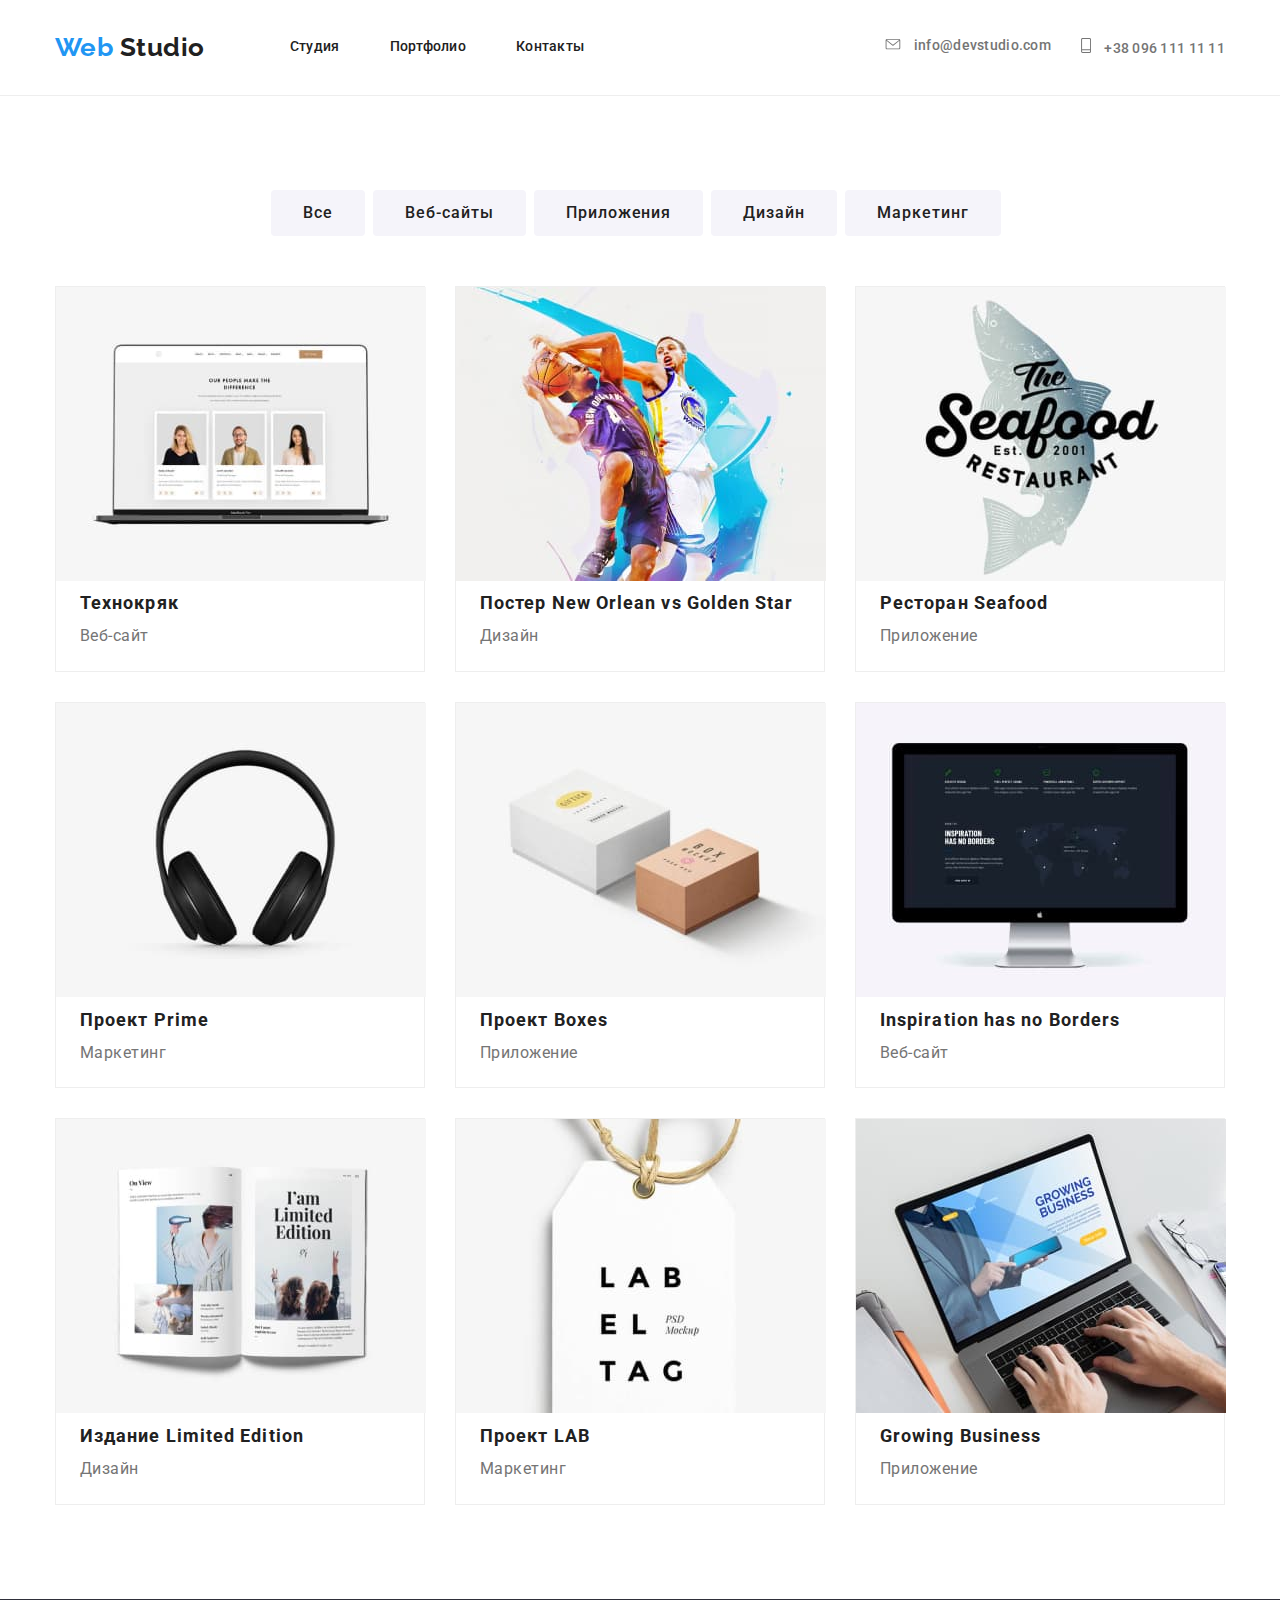
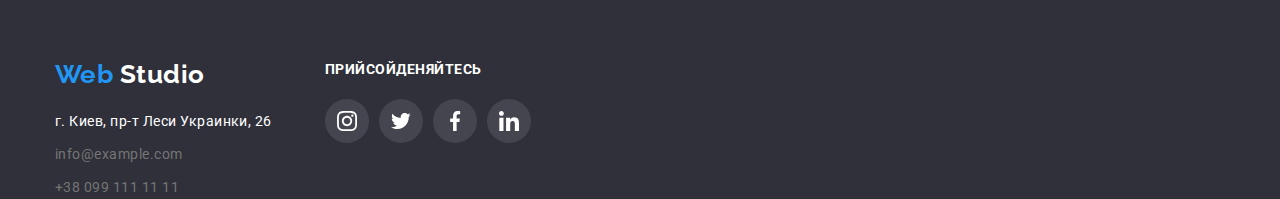
==== portfolio.html @ 345db69c "добавляет файлы четвертой домашки" ====
<!DOCTYPE html>
<html lang="ru">
	<head>
		<meta charset="UTF-8" />
		<meta name="viewport" content="width=device-width, initial-scale=1.0" />
		<link
			href="https://fonts.googleapis.com/css2?family=Raleway:wght@700&family=Roboto:wght@500;900&display=swap"
			rel="stylesheet"
		/>
		<link
			rel="stylesheet"
			href="https://cdnjs.cloudflare.com/ajax/libs/modern-normalize/0.7.0/modern-normalize.min.css"
		/>

		<link rel="stylesheet" href="./css/style.css" />

		<title>Web studio Portfolio</title>
	</head>

	<body>
		<!--основная навигация/шапка-->
		<header class="portfolio-border">
			<nav class="site-nav">
				<div class="conteiners">
					<a href="./index.html" class="logo">
						<span>Web</span>
						Studio
					</a>
					<ul class="list">
						<li class="item"><a href="./index.html" class="link">Студия</a></li>
						<li class="item"><a href="./portfolio.html" class="link">Портфолио</a></li>
						<li class="item"><a href="" class="link">Контакты</a></li>
					</ul>
					<ul class="list contacts">
						<li class="item-contact">
							<a href="mailto:info@devstudio.com" class="link contact">
								<svg width="16" height="11" class="contact-icon">
									<use href="./img-origin/symbol-defs-optimize.svg#icon-envelope"></use>
								</svg>
								info@devstudio.com
							</a>
						</li>
						<li class="item-contact">
							<a href="tel:+380961111111" class="link contact">
								<svg width="10" height="15" class="contact-icon">
									<use href="./img-origin/symbol-defs-optimize.svg#icon-phone"></use>
								</svg>
								+38 096 111 11 11
							</a>
						</li>
					</ul>
				</div>
			</nav>
		</header>
		<main>
			<section class="filters">
				<div class="conteiners">
					<h2 hidden>Раздел фильтров</h2>
					<ul class="list">
						<li class="item">
							<button type="button" class="button">Все</button>
						</li>
						<li class="item">
							<button type="button" class="button">Веб-сайты</button>
						</li>
						<li class="item">
							<button type="button" class="button">Приложения</button>
						</li>
						<li class="item">
							<button type="button" class="button">Дизайн</button>
						</li>
						<li class="item">
							<button type="button" class="button">Маркетинг</button>
						</li>
					</ul>
				</div>
			</section>
			<section class="projects">
				<div class="conteiners">
					<h2 hidden>Список проектов</h2>
					<ul class="list">
						<li class="item">
							<a href="">
								<img src="./img-origin/project-1.jpg" alt="ноутбук" />
								<div class="inbox-description">
									<h3>Технокряк</h3>
									<p class="sub-title">Веб-сайт</p>
								</div>
								<!--<p class="description">
								Технокряк это современная площадка распространения коронавируса. Компании используют эту платформу для
								цифрового шпионажа и атак на защищённые сервера конкурентов.
								</p>-->
							</a>
						</li>
						<li class="item">
							<a href="">
								<img src="./img-origin/project-2.jpg" alt="два баскетболиста" />
								<div class="inbox-description">
									<h3>Постер New Orlean vs Golden Star</h3>
									<p class="sub-title">Дизайн</p>
								</div>

								<!--<p class="description">
								Технокряк это современная площадка распространения коронавируса. Компании используют эту платформу для
								цифрового шпионажа и атак на защищённые сервера конкурентов.
								</p>-->
							</a>
						</li>
						<li class="item">
							<a href="">
								<img src="./img-origin/project-3.jpg" alt="эмлеба ресторана" />
								<div class="inbox-description">
									<h3>Ресторан Seafood</h3>
									<p class="sub-title">Приложение</p>
								</div>

								<!--<p class="description">
								Технокряк это современная площадка распространения коронавируса. Компании используют эту платформу для
								цифрового шпионажа и атак на защищённые сервера конкурентов.
								</p>-->
							</a>
						</li>

						<li class="item">
							<a href="">
								<img src="./img-origin/project-4.jpg" alt="наушники" />
								<div class="inbox-description">
									<h3>Проект Prime</h3>
									<p class="sub-title">Маркетинг</p>
								</div>

								<!--<p class="description">
								Технокряк это современная площадка распространения коронавируса. Компании используют эту платформу для
								цифрового шпионажа и атак на защищённые сервера конкурентов.
								</p>-->
							</a>
						</li>
						<li class="item">
							<a href="">
								<img src="./img-origin/project-5.jpg" alt="две коробки" />
								<div class="inbox-description">
									<h3>Проект Boxes</h3>
									<p class="sub-title">Приложение</p>
								</div>
								<!--<p class="description">
								Технокряк это современная площадка распространения коронавируса. Компании используют эту платформу для
								цифрового шпионажа и атак на защищённые сервера конкурентов.
								</p>-->
							</a>
						</li>
						<li class="item">
							<a href="">
								<img src="./img-origin/project-6.jpg" alt="монитор" />
								<div class="inbox-description">
									<h3>Inspiration has no Borders</h3>
									<p class="sub-title">Веб-сайт</p>
								</div>
								<!--<p class="description">
								Технокряк это современная площадка распространения коронавируса. Компании используют эту платформу для
								цифрового шпионажа и атак на защищённые сервера конкурентов.
								</p>-->
							</a>
						</li>

						<li class="item">
							<a href="">
								<img src="./img-origin/project-7.jpg" alt="книга" />
								<div class="inbox-description">
									<h3>Издание Limited Edition</h3>
									<p class="sub-title">Дизайн</p>
								</div>
								<!--<p class="description">
								Технокряк это современная площадка распространения коронавируса. Компании используют эту платформу для
								цифрового шпионажа и атак на защищённые сервера конкурентов.
								</p>-->
							</a>
						</li>
						<li class="item">
							<a href="">
								<img src="./img-origin/project-8.jpg" alt="этикетка" />
								<div class="inbox-description">
									<h3>Проект LAB</h3>
									<p class="sub-title">Маркетинг</p>
								</div>
								<!--<p class="description">
								Технокряк это современная площадка распространения коронавируса. Компании используют эту платформу для
								цифрового шпионажа и атак на защищённые сервера конкурентов.
								</p>-->
							</a>
						</li>
						<li class="item">
							<a href="">
								<img src="./img-origin/project-9.jpg" alt="ноутбук" />
								<div class="inbox-description">
									<h3>Growing Business</h3>
									<p class="sub-title">Приложение</p>
								</div>
								<!--<p class="description">
								Технокряк это современная площадка распространения коронавируса. Компании используют эту платформу для
								цифрового шпионажа и атак на защищённые сервера конкурентов.
								</p>-->
							</a>
						</li>
					</ul>
				</div>
			</section>
		</main>
		<!--подвал-->
		<footer class="footer">
			<div class="conteiners">
				<div class="input-conteiner">
					<h2 hidden>Контактная информация</h2>
					<a href="./index.html" class="logo">
						<span>Web</span>
						Studio
					</a>
					<address>
						<a href="https://goo.gl/maps/7qZ9SEmHGYKd3bcy6" class="contact adress">г. Киев, пр-т Леси Украинки, 26</a>
						<a href="mailto:info@example.com" class="contact phone">info@example.com</a>
						<a href="tel:+380991111111" class="contact mail">+38 099 111 11 11</a>
					</address>
				</div>
				<div class="input-conteiner">
					<b class="connect">Прийсойденяйтесь</b>

					<ul class="socialnetwork-list">
						<li class="socialnetwork-icon">
							<a href="" aria-label="instagram" class="social-links">
								<svg width="20" height="20">
									<use href="./img-origin/symbol-defs-optimize.svg#icon-instagram-footer"></use>
								</svg>
							</a>
						</li>
						<li class="socialnetwork-icon">
							<a href="" aria-label="Twitter" class="social-links">
								<svg width="20" height="20">
									<use href="./img-origin/symbol-defs-optimize.svg#icon-twitter-footer"></use>
								</svg>
							</a>
						</li>
						<li class="socialnetwork-icon">
							<a href="" aria-label="Facebook" class="social-links">
								<svg width="20" height="20">
									<use href="./img-origin/symbol-defs-optimize.svg#icon-facebook-footer"></use>
								</svg>
							</a>
						</li>
						<li class="socialnetwork-icon">
							<a href="" aria-label="LinkenIn" class="social-links">
								<svg width="20" height="20">
									<use href="./img-origin/symbol-defs-optimize.svg#icon-linkedin-footer"></use>
								</svg>
							</a>
						</li>
					</ul>
				</div>
			</div>
			<!--ТУТ место для "подписатся сейчас"  -->
			<div></div>
		</footer>
	</body>
</html>
---- css/style.css ----
html {
	box-sizing: border-box;
}

*,
*::before,
*::after {
	box-sizing: inherit;
}
/* базовая палитра */
:root {
	--acent-text-color: #2196f3;
	--main-text-color: #212121;
	--secondary-text-color: #757575;
	--text-white-color: #ffffff;
}
/* установкао сновных правил*/
body {
	font-family: Roboto, sans-serif;
	font-style: normal;
	letter-spacing: 0.03em;
	font-weight: 400;
}
h1,
h2,
h3,
h4,
h5,
h6,
p,
a,
ul {
	margin: 0 0;
	padding: 0 0;
}
/*основные утилиты*/
.conteiners {
	margin: auto;
	max-width: 1200px;
	padding: 0 15px;
}
.logo {
	font-family: Raleway;
	text-decoration: none;
	font-weight: 700;
	font-size: 26px;
	line-height: 1.19;
}
.logo > span {
	color: var(--acent-text-color);
}

li {
	list-style-type: none;
}
.link {
	text-decoration: none;
	color: #212121;
}
.button {
	display: inline-block;
	border: 0px;
	margin-top: 0px;
	padding: 10px 32px;
	border-radius: 4px;
	align-items: center;
	text-align: center;

	color: var(--text-white-color);
	background-color: var(--acent-text-color);
	font-weight: 700;
	font-size: 16px;
	line-height: 1.875;
	letter-spacing: 0.06em;
}
.button:hover,
.button:focus {
	color: var(--acent-text-color);
	background-color: var(--text-white-color);
}

.title {
	font-weight: 700;
	font-size: 36px;
	line-height: 1.17;
	letter-spacing: 0.03em;
	color: var(--main-text-color);
}
/*навиационная панель вся */
header {
	padding-top: 32px;
	padding-bottom: 32px;
}
.site-nav .conteiners {
	display: flex;
	align-items: center;
}
/* навиационная панель - логотип */
.site-nav .logo {
	color: var(--main-text-color);
	font-weight: 700;
}

/* навиационная панель - навигация сайта*/
.site-nav .list {
	display: flex;
}
.site-nav .item:first-child {
	margin-left: 85px;
}
.site-nav .item:not(:last-child) {
	margin-right: 50px;
}
.site-nav .item-contact:not(:last-child) {
	margin-right: 30px;
}

.site-nav .link {
	display: block;

	font-style: normal;
	font-weight: 500;
	font-size: 14px;
	line-height: 1.14;
	letter-spacing: 0.02em;
}
.site-nav .link:hover,
.site-nav .link:focus {
	color: var(--acent-text-color);
}

/*навиационная панель - навигация контактов*/
.site-nav .contact {
	color: var(--secondary-text-color);
}

.site-nav .contacts {
	margin-left: auto;
}
.item-contact .contact-icon {
	margin-right: 10px;
}

.contact-icon {
	fill: currentColor;
}
/* герой */

.hero {
	max-width: 1600px;
	min-height: 600px;
	margin-left: auto;
	margin-right: auto;

	background-image: linear-gradient(to right, rgba(47, 48, 58, 0.8), rgba(47, 48, 58, 0.8)),
		url(../img-origin/Header-optimize.jpg);

	background-repeat: no-repeat;
	background-position: center;
	background-size: cover;
	text-align: center;
}
.hero {
	padding-top: 200px;
	padding-bottom: 200px;
}
.hero .title {
	max-width: 696px;
	margin-right: auto;
	margin-left: auto;
	margin-bottom: 30px;
	color: var(--text-white-color);

	font-weight: 900;
	font-size: 44px;
	line-height: 1.36;
	text-align: center;
	letter-spacing: 0.06em;
	text-transform: uppercase;
}
/* наши особенности*/
.features {
	padding-top: 94px;
}
/*наши особенности - список*/
.features .list {
	display: flex;
}
/*наши особенности - список - карточки*/
.features .item {
	max-width: 270px;
}
.features .icon-conter {
	display: flex;
	justify-content: center;
	align-items: center;
	width: 270px;
	height: 120px;
	background-color: #f5f4fa;
	margin-bottom: 30px;
}

.features .item:not(:last-child) {
	margin-right: 30px;
}

.features .sub-title {
	margin-bottom: 10px;

	font-weight: 700;
	font-size: 14px;
	line-height: 1.14;
	text-transform: uppercase;
}
.features .post {
	font-weight: 400;
	font-size: 14px;
	line-height: 1.71;
	color: var(--secondary-text-color);
}

/*чем мы занимаемся*/
.work {
	padding-top: 94px;
	padding-bottom: 94px;
}

.work .title {
	font-weight: 700;
	font-size: 36px;
	line-height: 1.17;
	text-align: center;
	margin-bottom: 50px;
}

.work .list {
	display: flex;
}
/*чем мы занимаемся - карточки*/
.work .item {
	max-width: 370px;
}
.work .item:not(:last-child) {
	margin-right: 30px;
}
.work .sub-title {
	color: var(--text-white-color);
	text-align: center;
	text-transform: uppercase;

	background-color: var(--secondary-text-color);
}

/*наша команда*/
.team {
	background-color: #f5f4fa;
	padding-top: 94px;
	padding-bottom: 94px;
}

/*команда заголовок*/
.team .title {
	margin-bottom: 50px;

	text-align: center;
}
/*список учасников*/
.team .list {
	display: flex;

	text-align: center;
}
.team .item {
	background-color: white;
}
.team .item:not(:last-child) {
	margin-right: 30px;
}
/* карточка учасников*/
.team .name {
	margin-top: 30px;
	margin-bottom: 10px;

	color: var(--main-text-color);
	font-weight: 500;
	font-size: 16px;
	line-height: 1.19;
}

.team .position {
	margin-bottom: 16px;

	color: var(--secondary-text-color);
	font-weight: 400;
	font-size: 16px;
	line-height: 1.19;
}
/*карточка учасников - социальные сети*/
.team .socialnetwork-list {
	display: flex;
	max-width: 207px;
	justify-content: space-between;
	margin-left: 32px;
}

.team .social-icon:not(:last-child) {
	margin-right: 10px;
}
.team .social-link {
	display: flex;
	justify-content: center;
	align-items: center;
	width: 44px;
	height: 44px;
	color: #afb1b8;
}
.icon-socialnetwork {
	fill: currentColor;
}
.team .social-link:hover {
	color: var(--text-white-color);
	background-color: var(--acent-text-color);
	border-radius: 180px;
}
/* клиенты */
.client {
	padding-top: 94px;
	padding-bottom: 94px;
}
/*клиенты - заголовок*/
.client .title {
	text-align: center;
	margin-bottom: 50px;
}
/*клиенты - список*/
.client .list {
	display: flex;
	justify-content: space-between;
}

.client .list-item:not(:last-child) {
	margin-right: 30px;
}

.client .list-item {
	width: 270px;

	display: flex;
	justify-content: center;
}
.client .client-link {
	border: 1px solid #afb1b8;
	border-radius: 4px;
	width: 170px;
	height: 90px;

	color: #afb1b8;
	display: flex;
	justify-content: center;
	align-items: center;
}
.client .client-logo {
	fill: currentColor;
}
.client .client-link:hover {
	border: 1px solid #2196f3;
	border-radius: 4px;
	color: var(--acent-text-color);
}

/*футер*/
.footer {
	background-color: #2f303a;
}
.footer .conteiners {
	display: flex;
	padding-top: 60px;
}
/*футре - столбец адресов*/
.footer .input-conteiner {
	display: block;
	width: 270px;
}
.footer .logo {
	display: block;
	margin-bottom: 20px;

	color: var(--text-white-color);
	text-decoration: none;
}
.footer .contact {
	color: var(--secondary-text-color);
	font-style: normal;
	font-weight: 400;
	font-size: 14px;
	line-height: 1.71;
	text-decoration: none;
}
.footer .adress {
	color: var(--text-white-color);
}
/*футре - столбец присойденяйтесь */
.footer .connect {
	display: block;
	margin-bottom: 20px;

	color: var(--text-white-color);
	font-weight: 700;
	font-size: 14px;
	line-height: 1.43;
	text-transform: uppercase;
}
.footer .socialnetwork-list {
	display: flex;
	align-items: center;
	max-width: 207px;
}
.footer .socialnetwork-icon {
}
.footer .social-links {
	display: flex;
	justify-content: center;
	align-items: center;
	width: 44px;
	height: 44px;
	border-radius: 180px;
	background-color: rgba(255, 255, 255, 0.1);
}
.footer .social-links:hover,
.footer .social-links:focus {
	background-color: var(--acent-text-color);
}

.footer .socialnetwork-icon:not(:last-child) {
	margin-right: 10px;
}
.footer .adress,
.footer .phone {
	display: flex;
	margin-bottom: 9px;
}

/* ПОРТФОЛИО */

/*портфолио фильтры*/
.filters {
	padding-top: 94px;
	padding-bottom: 50px;
}
.filters .list {
	display: flex;
	justify-content: center;
}

.filters .item {
	margin-right: 8px;
}

.filters .button {
	text-align: center;
	color: var(--main-text-color);
	font-weight: 500;
	font-size: 16px;
	line-height: 1.62;

	background-color: #f5f4fa;
}

.filters .button:hover,
.filters .button:focus {
	color: var(--text-white-color);
	background-color: var(--acent-text-color);
	box-shadow: 0px 3px 1px rgba(0, 0, 0, 0.1), 0px 1px 2px rgba(0, 0, 0, 0.08), 0px 2px 2px rgba(0, 0, 0, 0.12);
	border-radius: 4px;
}

/*портфолио работ*/
.portfolio-border {
	border-bottom: 1px solid #eeeeee;
}
.projects {
	padding-bottom: 94px;
}

.projects .list {
	display: flex;
	flex-wrap: wrap;
}
.projects .item {
	max-width: 370px;
	border: 1px solid #eeeeee;
}
.projects .item:hover {
	box-shadow: 0px 1px 1px rgba(0, 0, 0, 0.12), 0px 4px 4px rgba(0, 0, 0, 0.06), 1px 4px 6px rgba(0, 0, 0, 0.16);
}

.projects .item:not(:nth-child(3n)) {
	margin-right: 30px;
}
.projects .item:not(:nth-last-child(-n + 3)) {
	margin-bottom: 30px;
}
.projects .inbox-description {
	padding-left: 24px;
	padding-right: 24px;
	padding-bottom: 20px;
}
.projects a {
	text-decoration: none;
	text-transform: none;
}
.projects h3 {
	color: var(--main-text-color);
	font-weight: 700;
	font-size: 18px;
	line-height: 2;

	letter-spacing: 0.06em;
}
.projects .sub-title {
	color: var(--secondary-text-color);
	font-weight: 400;
	font-size: 16px;
	line-height: 1.87;
}
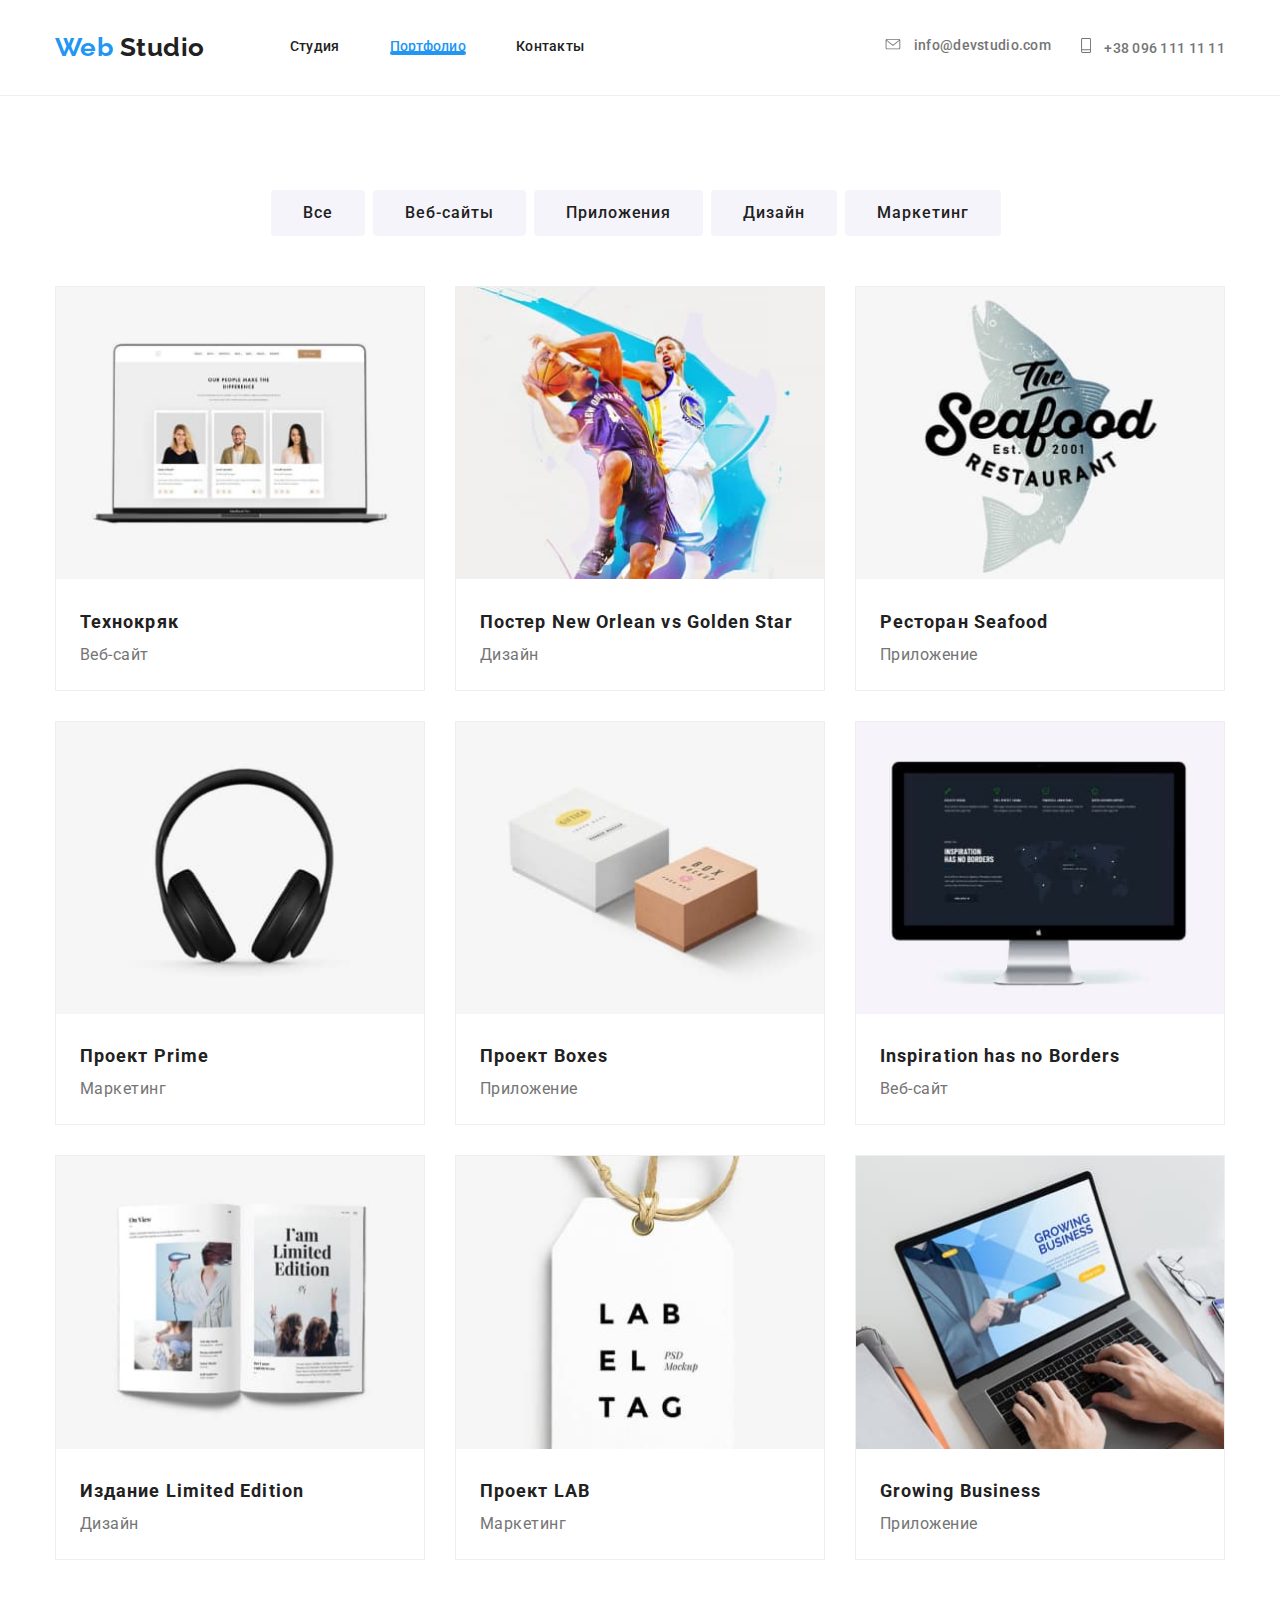
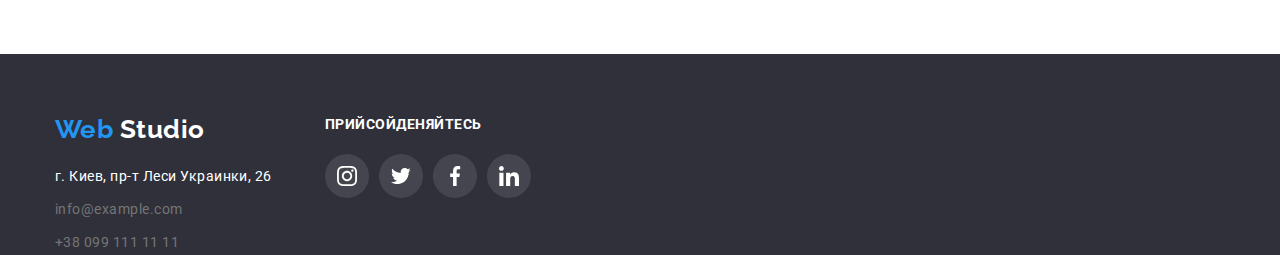
==== commit 70cac482: "добавляет эфекты позиционирования" ====
--- a/portfolio.html
+++ b/portfolio.html
@@ -28,7 +28,7 @@
 					</a>
 					<ul class="list">
 						<li class="item"><a href="./index.html" class="link">Студия</a></li>
-						<li class="item"><a href="./portfolio.html" class="link">Портфолио</a></li>
+						<li class="item"><a href="./portfolio.html" class="link current-page">Портфолио</a></li>
 						<li class="item"><a href="" class="link">Контакты</a></li>
 					</ul>
 					<ul class="list contacts">
@@ -81,124 +81,139 @@
 					<ul class="list">
 						<li class="item">
 							<a href="">
-								<img src="./img-origin/project-1.jpg" alt="ноутбук" />
+								<div class="thumb">
+									<img src="./img-origin/project-1.jpg" alt="ноутбук" class="project-img" />
+									<p class="description">
+										Технокряк это современная площадка распространения коронавируса. Компании используют эту платформу
+										для цифрового шпионажа и атак на защищённые сервера конкурентов.
+									</p>
+								</div>
 								<div class="inbox-description">
 									<h3>Технокряк</h3>
 									<p class="sub-title">Веб-сайт</p>
 								</div>
-								<!--<p class="description">
-								Технокряк это современная площадка распространения коронавируса. Компании используют эту платформу для
-								цифрового шпионажа и атак на защищённые сервера конкурентов.
-								</p>-->
-							</a>
-						</li>
-						<li class="item">
-							<a href="">
-								<img src="./img-origin/project-2.jpg" alt="два баскетболиста" />
+							</a>
+						</li>
+						<li class="item">
+							<a href="">
+								<div class="thumb">
+									<img src="./img-origin/project-2.jpg" alt="ноутбук" class="project-img" />
+									<p class="description">
+										Технокряк это современная площадка распространения коронавируса. Компании используют эту платформу
+										для цифрового шпионажа и атак на защищённые сервера конкурентов.
+									</p>
+								</div>
 								<div class="inbox-description">
 									<h3>Постер New Orlean vs Golden Star</h3>
 									<p class="sub-title">Дизайн</p>
 								</div>
-
-								<!--<p class="description">
-								Технокряк это современная площадка распространения коронавируса. Компании используют эту платформу для
-								цифрового шпионажа и атак на защищённые сервера конкурентов.
-								</p>-->
-							</a>
-						</li>
-						<li class="item">
-							<a href="">
-								<img src="./img-origin/project-3.jpg" alt="эмлеба ресторана" />
+							</a>
+						</li>
+						<li class="item">
+							<a href="">
+								<div class="thumb">
+									<img src="./img-origin/project-3.jpg" alt="ноутбук" class="project-img" />
+									<p class="description">
+										Технокряк это современная площадка распространения коронавируса. Компании используют эту платформу
+										для цифрового шпионажа и атак на защищённые сервера конкурентов.
+									</p>
+								</div>
 								<div class="inbox-description">
 									<h3>Ресторан Seafood</h3>
 									<p class="sub-title">Приложение</p>
 								</div>
-
-								<!--<p class="description">
-								Технокряк это современная площадка распространения коронавируса. Компании используют эту платформу для
-								цифрового шпионажа и атак на защищённые сервера конкурентов.
-								</p>-->
-							</a>
-						</li>
-
-						<li class="item">
-							<a href="">
-								<img src="./img-origin/project-4.jpg" alt="наушники" />
+							</a>
+						</li>
+
+						<li class="item">
+							<a href="">
+								<div class="thumb">
+									<img src="./img-origin/project-4.jpg" alt="ноутбук" class="project-img" />
+									<p class="description">
+										Технокряк это современная площадка распространения коронавируса. Компании используют эту платформу
+										для цифрового шпионажа и атак на защищённые сервера конкурентов.
+									</p>
+								</div>
 								<div class="inbox-description">
 									<h3>Проект Prime</h3>
 									<p class="sub-title">Маркетинг</p>
 								</div>
-
-								<!--<p class="description">
-								Технокряк это современная площадка распространения коронавируса. Компании используют эту платформу для
-								цифрового шпионажа и атак на защищённые сервера конкурентов.
-								</p>-->
-							</a>
-						</li>
-						<li class="item">
-							<a href="">
-								<img src="./img-origin/project-5.jpg" alt="две коробки" />
+							</a>
+						</li>
+						<li class="item">
+							<a href="">
+								<div class="thumb">
+									<img src="./img-origin/project-5.jpg" alt="ноутбук" class="project-img" />
+									<p class="description">
+										Технокряк это современная площадка распространения коронавируса. Компании используют эту платформу
+										для цифрового шпионажа и атак на защищённые сервера конкурентов.
+									</p>
+								</div>
 								<div class="inbox-description">
 									<h3>Проект Boxes</h3>
 									<p class="sub-title">Приложение</p>
 								</div>
-								<!--<p class="description">
-								Технокряк это современная площадка распространения коронавируса. Компании используют эту платформу для
-								цифрового шпионажа и атак на защищённые сервера конкурентов.
-								</p>-->
-							</a>
-						</li>
-						<li class="item">
-							<a href="">
-								<img src="./img-origin/project-6.jpg" alt="монитор" />
+							</a>
+						</li>
+						<li class="item">
+							<a href="">
+								<div class="thumb">
+									<img src="./img-origin/project-6.jpg" alt="ноутбук" class="project-img" />
+									<p class="description">
+										Технокряк это современная площадка распространения коронавируса. Компании используют эту платформу
+										для цифрового шпионажа и атак на защищённые сервера конкурентов.
+									</p>
+								</div>
 								<div class="inbox-description">
 									<h3>Inspiration has no Borders</h3>
 									<p class="sub-title">Веб-сайт</p>
 								</div>
-								<!--<p class="description">
-								Технокряк это современная площадка распространения коронавируса. Компании используют эту платформу для
-								цифрового шпионажа и атак на защищённые сервера конкурентов.
-								</p>-->
-							</a>
-						</li>
-
-						<li class="item">
-							<a href="">
-								<img src="./img-origin/project-7.jpg" alt="книга" />
+							</a>
+						</li>
+
+						<li class="item">
+							<a href="">
+								<div class="thumb">
+									<img src="./img-origin/project-7.jpg" alt="ноутбук" class="project-img" />
+									<p class="description">
+										Технокряк это современная площадка распространения коронавируса. Компании используют эту платформу
+										для цифрового шпионажа и атак на защищённые сервера конкурентов.
+									</p>
+								</div>
 								<div class="inbox-description">
 									<h3>Издание Limited Edition</h3>
 									<p class="sub-title">Дизайн</p>
 								</div>
-								<!--<p class="description">
-								Технокряк это современная площадка распространения коронавируса. Компании используют эту платформу для
-								цифрового шпионажа и атак на защищённые сервера конкурентов.
-								</p>-->
-							</a>
-						</li>
-						<li class="item">
-							<a href="">
-								<img src="./img-origin/project-8.jpg" alt="этикетка" />
+							</a>
+						</li>
+						<li class="item">
+							<a href="">
+								<div class="thumb">
+									<img src="./img-origin/project-8.jpg" alt="ноутбук" class="project-img" />
+									<p class="description">
+										Технокряк это современная площадка распространения коронавируса. Компании используют эту платформу
+										для цифрового шпионажа и атак на защищённые сервера конкурентов.
+									</p>
+								</div>
 								<div class="inbox-description">
 									<h3>Проект LAB</h3>
 									<p class="sub-title">Маркетинг</p>
 								</div>
-								<!--<p class="description">
-								Технокряк это современная площадка распространения коронавируса. Компании используют эту платформу для
-								цифрового шпионажа и атак на защищённые сервера конкурентов.
-								</p>-->
-							</a>
-						</li>
-						<li class="item">
-							<a href="">
-								<img src="./img-origin/project-9.jpg" alt="ноутбук" />
+							</a>
+						</li>
+						<li class="item">
+							<a href="">
+								<div class="thumb">
+									<img src="./img-origin/project-9.jpg" alt="ноутбук" class="project-img" />
+									<p class="description">
+										Технокряк это современная площадка распространения коронавируса. Компании используют эту платформу
+										для цифрового шпионажа и атак на защищённые сервера конкурентов.
+									</p>
+								</div>
 								<div class="inbox-description">
 									<h3>Growing Business</h3>
 									<p class="sub-title">Приложение</p>
 								</div>
-								<!--<p class="description">
-								Технокряк это современная площадка распространения коронавируса. Компании используют эту платформу для
-								цифрового шпионажа и атак на защищённые сервера конкурентов.
-								</p>-->
 							</a>
 						</li>
 					</ul>
--- a/css/style.css
+++ b/css/style.css
@@ -86,6 +86,21 @@
 	letter-spacing: 0.03em;
 	color: var(--main-text-color);
 }
+.current-page {
+	position: relative;
+	color: var(--acent-text-color);
+}
+.current-page::after {
+	position: absolute;
+	left: 0;
+	bottom: 0;
+	display: block;
+	content: " ";
+	width: 100%;
+	height: 4px;
+	background: #2196f3;
+	border-radius: 2px;
+}
 /*навиационная панель вся */
 header {
 	padding-top: 32px;
@@ -103,6 +118,7 @@
 
 /* навиационная панель - навигация сайта*/
 .site-nav .list {
+	position: relative;
 	display: flex;
 }
 .site-nav .item:first-child {
@@ -238,17 +254,27 @@
 }
 /*чем мы занимаемся - карточки*/
 .work .item {
+	position: relative;
 	max-width: 370px;
 }
 .work .item:not(:last-child) {
 	margin-right: 30px;
 }
 .work .sub-title {
+	position: absolute;
+	left: 0;
+	bottom: 0;
+	display: flex;
+	align-items: center;
+	justify-content: center;
 	color: var(--text-white-color);
 	text-align: center;
 	text-transform: uppercase;
 
-	background-color: var(--secondary-text-color);
+	width: 370px;
+	height: 70px;
+
+	background: rgba(47, 48, 58, 0.8);
 }
 
 /*наша команда*/
@@ -275,6 +301,9 @@
 }
 .team .item:not(:last-child) {
 	margin-right: 30px;
+}
+.team .team-img {
+	display: block;
 }
 /* карточка учасников*/
 .team .name {
@@ -486,6 +515,30 @@
 	display: flex;
 	flex-wrap: wrap;
 }
+.project-img {
+	width: 100%;
+}
+.projects .thumb {
+	position: relative;
+}
+.projects .description {
+	position: absolute;
+	left: 0;
+	top: 0;
+	width: 100%;
+	height: 100%;
+	opacity: 0;
+
+	background: rgba(33, 150, 243, 0.9);
+	color: var(--text-white-color);
+	padding: 63px 24px;
+	font-family: Roboto;
+	font-weight: 400;
+	font-size: 18px;
+	line-height: 1.56;
+	letter-spacing: 0.03em;
+}
+
 .projects .item {
 	max-width: 370px;
 	border: 1px solid #eeeeee;
@@ -493,7 +546,9 @@
 .projects .item:hover {
 	box-shadow: 0px 1px 1px rgba(0, 0, 0, 0.12), 0px 4px 4px rgba(0, 0, 0, 0.06), 1px 4px 6px rgba(0, 0, 0, 0.16);
 }
-
+.projects .item:hover .description {
+	opacity: 1;
+}
 .projects .item:not(:nth-child(3n)) {
 	margin-right: 30px;
 }
@@ -501,6 +556,8 @@
 	margin-bottom: 30px;
 }
 .projects .inbox-description {
+	width: 100%;
+	padding-top: 20px;
 	padding-left: 24px;
 	padding-right: 24px;
 	padding-bottom: 20px;
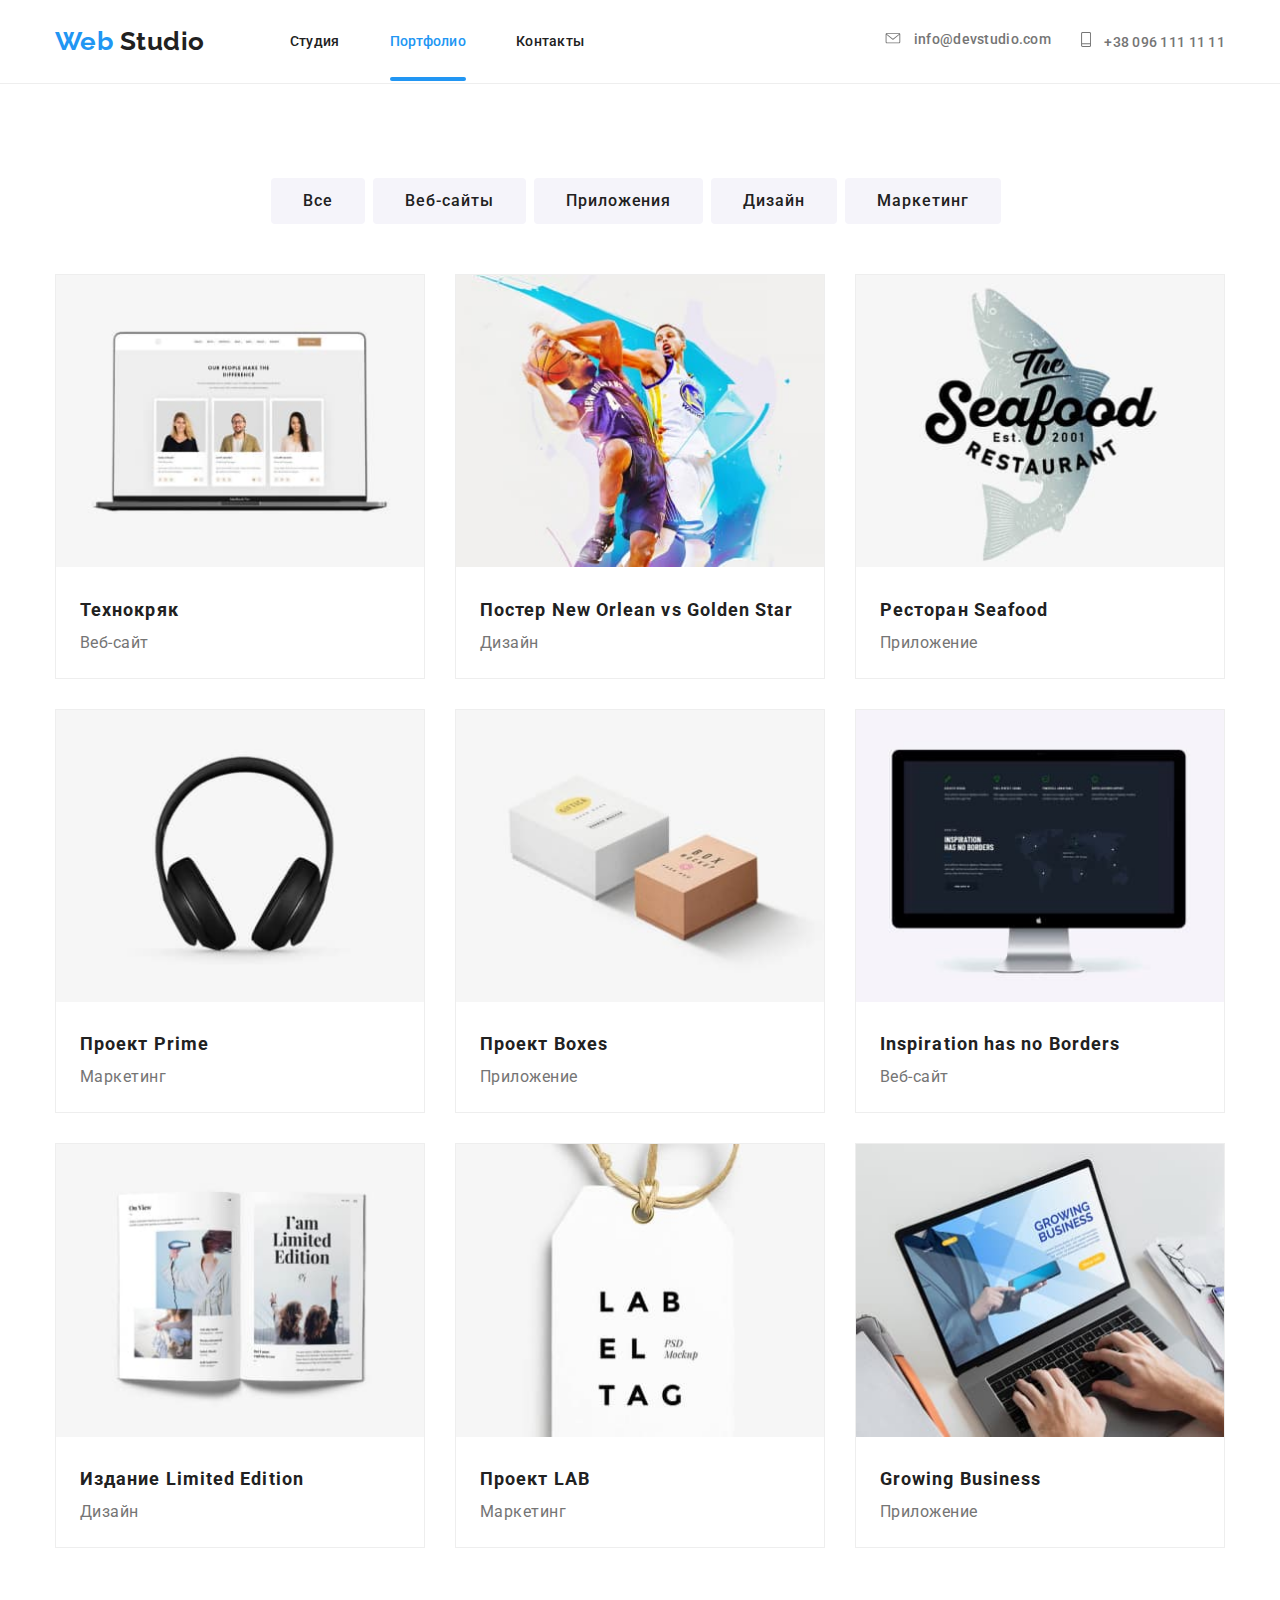
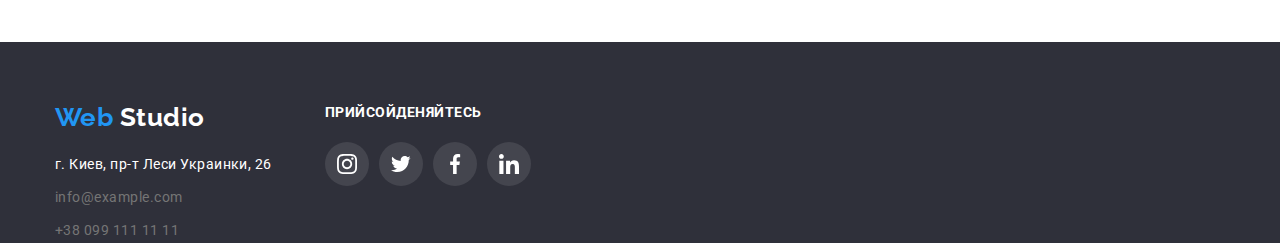
==== commit 857c0e55: "добавляет временные рамки анимациям" ====
--- a/portfolio.html
+++ b/portfolio.html
@@ -29,7 +29,7 @@
 					<ul class="list">
 						<li class="item"><a href="./index.html" class="link">Студия</a></li>
 						<li class="item"><a href="./portfolio.html" class="link current-page">Портфолио</a></li>
-						<li class="item"><a href="" class="link">Контакты</a></li>
+						<li class="item"><a href="" class="link modal-test">Контакты</a></li>
 					</ul>
 					<ul class="list contacts">
 						<li class="item-contact">
@@ -273,5 +273,6 @@
 			<!--ТУТ место для "подписатся сейчас"  -->
 			<div></div>
 		</footer>
+		<section class="modal"></section>
 	</body>
 </html>
--- a/css/style.css
+++ b/css/style.css
@@ -72,6 +72,8 @@
 	font-size: 16px;
 	line-height: 1.875;
 	letter-spacing: 0.06em;
+
+	transition: background-color 250ms cubic-bezier(0.4, 0, 0.2, 1), color 250ms cubic-bezier(0.4, 0, 0.2, 1);
 }
 .button:hover,
 .button:focus {
@@ -101,24 +103,24 @@
 	background: #2196f3;
 	border-radius: 2px;
 }
+
 /*навиационная панель вся */
-header {
-	padding-top: 32px;
-	padding-bottom: 32px;
-}
+
 .site-nav .conteiners {
 	display: flex;
 	align-items: center;
 }
+
 /* навиационная панель - логотип */
 .site-nav .logo {
 	color: var(--main-text-color);
 	font-weight: 700;
+	padding-top: 24px;
+	padding-bottom: 25px;
 }
 
 /* навиационная панель - навигация сайта*/
 .site-nav .list {
-	position: relative;
 	display: flex;
 }
 .site-nav .item:first-child {
@@ -133,18 +135,19 @@
 
 .site-nav .link {
 	display: block;
-
+	padding-top: 32px;
+	padding-bottom: 32px;
 	font-style: normal;
 	font-weight: 500;
 	font-size: 14px;
 	line-height: 1.14;
 	letter-spacing: 0.02em;
+	transition: color 250ms cubic-bezier(0.4, 0, 0.2, 1);
 }
 .site-nav .link:hover,
 .site-nav .link:focus {
 	color: var(--acent-text-color);
 }
-
 /*навиационная панель - навигация контактов*/
 .site-nav .contact {
 	color: var(--secondary-text-color);
@@ -342,11 +345,14 @@
 	width: 44px;
 	height: 44px;
 	color: #afb1b8;
+	transition: color 250ms cubic-bezier(0.4, 0, 0.2, 1), background-color 250ms cubic-bezier(0.4, 0, 0.2, 1),
+		border-radius 250ms cubic-bezier(0.4, 0, 0.2, 1);
 }
 .icon-socialnetwork {
 	fill: currentColor;
 }
-.team .social-link:hover {
+.team .social-link:hover,
+.team .social-link:focus {
 	color: var(--text-white-color);
 	background-color: var(--acent-text-color);
 	border-radius: 180px;
@@ -387,16 +393,19 @@
 	display: flex;
 	justify-content: center;
 	align-items: center;
-}
-.client .client-logo {
-	fill: currentColor;
-}
-.client .client-link:hover {
+	transition: color 250ms cubic-bezier(0.4, 0, 0.2, 1), background-color 250ms cubic-bezier(0.4, 0, 0.2, 1),
+		border-radius 250ms cubic-bezier(0.4, 0, 0.2, 1);
+}
+
+.client .client-link:hover,
+.client .client-link:focus {
 	border: 1px solid #2196f3;
 	border-radius: 4px;
 	color: var(--acent-text-color);
 }
-
+.client .client-logo {
+	fill: currentColor;
+}
 /*футер*/
 .footer {
 	background-color: #2f303a;
@@ -454,6 +463,7 @@
 	height: 44px;
 	border-radius: 180px;
 	background-color: rgba(255, 255, 255, 0.1);
+	transition: background-color 250ms cubic-bezier(0.4, 0, 0.2, 1);
 }
 .footer .social-links:hover,
 .footer .social-links:focus {
@@ -491,8 +501,11 @@
 	font-weight: 500;
 	font-size: 16px;
 	line-height: 1.62;
+	border-radius: 4px;
 
 	background-color: #f5f4fa;
+	transition: color 250ms cubic-bezier(0.4, 0, 0.2, 1), background-color 250ms cubic-bezier(0.4, 0, 0.2, 1),
+		border-radius 250ms cubic-bezier(0.4, 0, 0.2, 1), box-shadow 250ms cubic-bezier(0.4, 0, 0.2, 1);
 }
 
 .filters .button:hover,
@@ -520,6 +533,7 @@
 }
 .projects .thumb {
 	position: relative;
+	overflow: hidden;
 }
 .projects .description {
 	position: absolute;
@@ -528,6 +542,9 @@
 	width: 100%;
 	height: 100%;
 	opacity: 0;
+	pointer-events: none;
+	transform: translateY(100%);
+	transition: transform 250ms cubic-bezier(0.4, 0, 0.2, 1);
 
 	background: rgba(33, 150, 243, 0.9);
 	color: var(--text-white-color);
@@ -538,17 +555,21 @@
 	line-height: 1.56;
 	letter-spacing: 0.03em;
 }
-
+.projects .item:hover .description,
+.projects .item:focus .description {
+	transform: translateY(0);
+	opacity: 1;
+}
 .projects .item {
 	max-width: 370px;
 	border: 1px solid #eeeeee;
-}
-.projects .item:hover {
+	transition: box-shadow 250ms cubic-bezier(0.4, 0, 0.2, 1);
+}
+.projects .item:hover,
+.projects .item:focus {
 	box-shadow: 0px 1px 1px rgba(0, 0, 0, 0.12), 0px 4px 4px rgba(0, 0, 0, 0.06), 1px 4px 6px rgba(0, 0, 0, 0.16);
 }
-.projects .item:hover .description {
-	opacity: 1;
-}
+
 .projects .item:not(:nth-child(3n)) {
 	margin-right: 30px;
 }
@@ -580,3 +601,17 @@
 	font-size: 16px;
 	line-height: 1.87;
 }
+.modal {
+	position: absolute;
+	left: 0;
+	top: 0;
+	width: 100%;
+	height: 100%;
+	transition: opacity 2s linear;
+	pointer-events: none;
+	opacity: 0;
+	background: rgba(0, 0, 0, 0.2);
+}
+.modal-test:hover .modal {
+	opacity: 1;
+}
